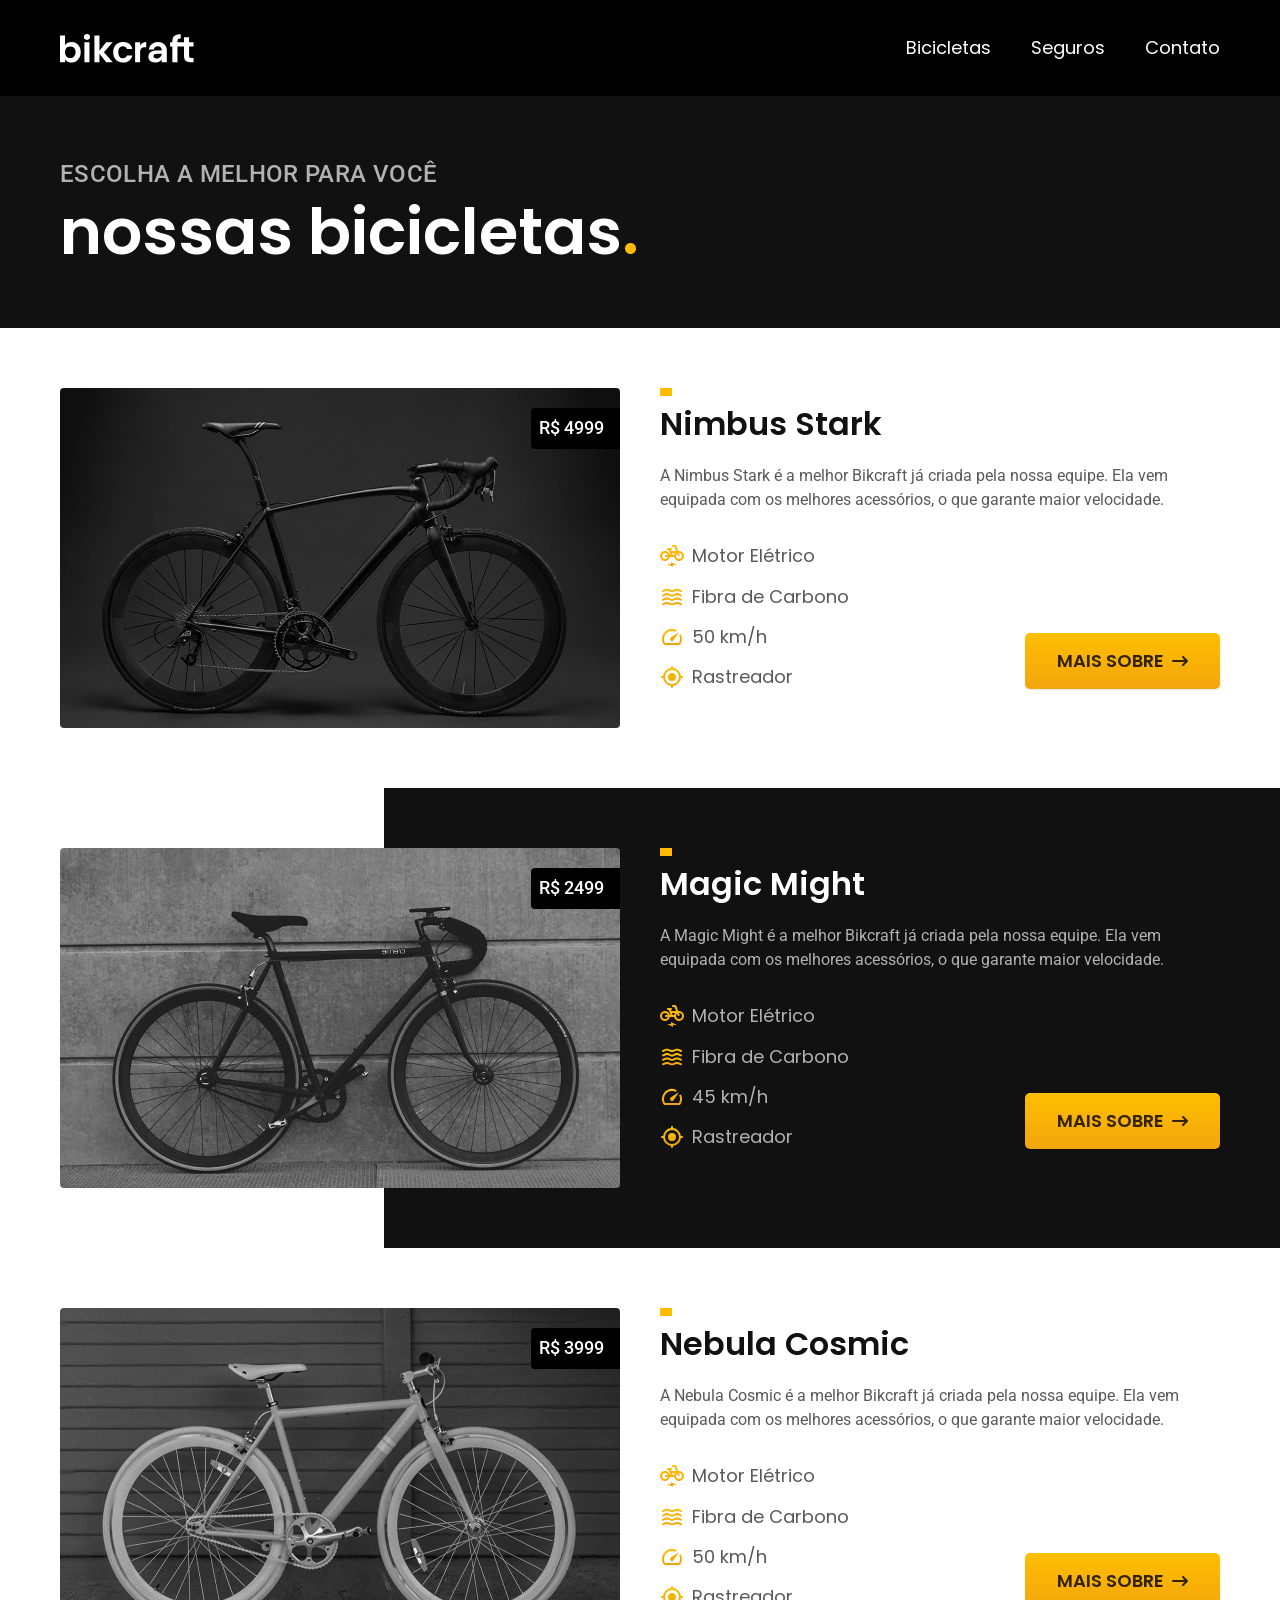
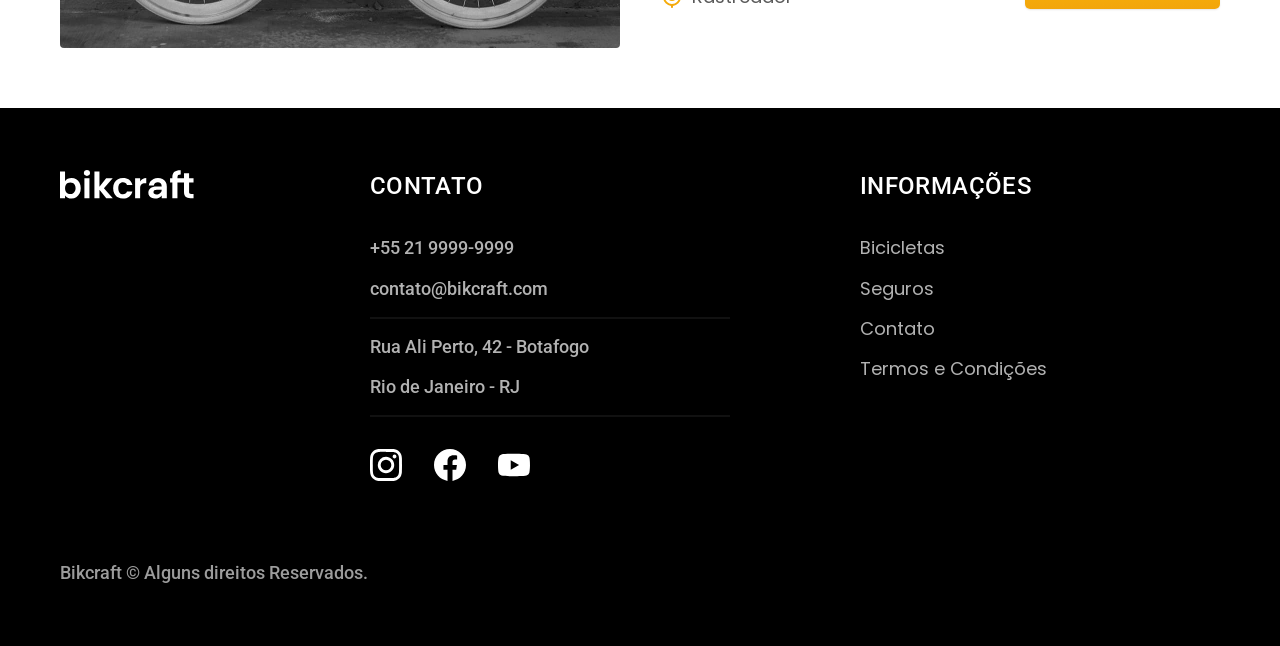
==== bicicletas.html @ 13cbee9d "bicicletas" ====
<!DOCTYPE html>
<html lang="pt-br">

<head>
  <meta charset="UTF-8">
  <meta name="viewport" content="width=device-width, initial-scale=1.0">
  <meta name="description" content="Termos e condições">
  <title>Bicicletas | Bikcraft</title>

  <link rel="stylesheet" href="css/style.css">

  <link rel="preconnect" href="https://fonts.googleapis.com">
  <link rel="preconnect" href="https://fonts.gstatic.com" crossorigin>
  <link href="https://fonts.googleapis.com/css2?family=Merriweather:ital,opsz,wght@1,18..144,900&family=Poppins:wght@400;600&family=Roboto:wght@100..900&display=swap" rel="stylesheet">
</head>

<body id="bicicletas">
  <header class="header-bg">
    <div class="header container">
      <a href="./">
        <img src="scr/bikcraft-logo.svg" alt="Bikcraft">
      </a>

      <nav aria-label="primaria">
        <ul class="header-menu font-1-m">
          <li><a href="bicicletas.html">Bicicletas</a></li>
          <li><a href="seguros.html">Seguros</a></li>
          <li><a href="contato.html">Contato</a></li>
        </ul>
      </nav>
    </div>
  </header>

  <main>
    <div class="titulo-bg">
      <div class="titulo container">
        <p class="font-2-l-b cor-5">Escolha a melhor para você</p>
        <h1 class="font-1-xxl cor-0">nossas bicicletas<span class="ponto">.</span></h1>
      </div>
    </div>

    <div>
      <div class="bicicletas container">
        <div class="bicicletas-imagem">
          <img src="scr/img/bicicletas/nimbus.jpg" alt="Bicicleta preta">
          <span class="font-2-m cor-0">R$ 4999</span>
        </div>
        <div class="bicicletas-conteudo">
          <h2 class="font-1-xl">Nimbus Stark</h2>
          <p class="font-2-s cor-8">A Nimbus Stark é a melhor Bikcraft já criada pela nossa equipe. Ela vem equipada com os melhores acessórios, o que garante maior velocidade.</p>
          <ul class="font-1-m cor-8">
            <li>
              <img src="scr/icones/icones/eletrica.svg" alt="">Motor Elétrico
            </li>
            <li>
              <img src="scr/icones/icones/carbono.svg" alt="">Fibra de Carbono
            </li>
            <li>
              <img src="scr/icones/icones/velocidade.svg" alt="">50 km/h
            </li>
            <li>
              <img src="scr/icones/icones/rastreador.svg" alt="">Rastreador
            </li>
          </ul>
          <a class="btn seta" href="./bicicletas/nimbus.html">Mais Sobre</a>
        </div>
      </div>
    </div>

    <div class="bicicletas-bg">
      <div class="bicicletas container">
        <div class="bicicletas-imagem">
          <img src="scr/img/bicicletas/magic.jpg" alt="Bicicleta preta">
          <span class="font-2-m cor-0">R$ 2499</span>
        </div>
        <div class="bicicletas-conteudo">
          <h2 class="font-1-xl cor-0">Magic Might</h2>
          <p class="font-2-s cor-5">A Magic Might é a melhor Bikcraft já criada pela nossa equipe. Ela vem equipada com os melhores acessórios, o que garante maior velocidade.</p>
          <ul class="font-1-m cor-5">
            <li>
              <img src="scr/icones/icones/eletrica.svg" alt="">Motor Elétrico
            </li>
            <li>
              <img src="scr/icones/icones/carbono.svg" alt="">Fibra de Carbono
            </li>
            <li>
              <img src="scr/icones/icones/velocidade.svg" alt="">45 km/h
            </li>
            <li>
              <img src="scr/icones/icones/rastreador.svg" alt="">Rastreador
            </li>
          </ul>
          <a class="btn seta" href="./bicicletas/magic.html">Mais Sobre</a>
        </div>
      </div>
    </div>

    <div>
      <div class="bicicletas container">
        <div class="bicicletas-imagem">
          <img src="scr/img/bicicletas/nebula.jpg" alt="Bicicleta preta">
          <span class="font-2-m cor-0">R$ 3999</span>
        </div>
        <div class="bicicletas-conteudo">
          <h2 class="font-1-xl">Nebula Cosmic</h2>
          <p class="font-2-s cor-8">A Nebula Cosmic é a melhor Bikcraft já criada pela nossa equipe. Ela vem equipada com os melhores acessórios, o que garante maior velocidade.</p>
          <ul class="font-1-m cor-8">
            <li>
              <img src="scr/icones/icones/eletrica.svg" alt="">Motor Elétrico
            </li>
            <li>
              <img src="scr/icones/icones/carbono.svg" alt="">Fibra de Carbono
            </li>
            <li>
              <img src="scr/icones/icones/velocidade.svg" alt="">50 km/h
            </li>
            <li>
              <img src="scr/icones/icones/rastreador.svg" alt="">Rastreador
            </li>
          </ul>
          <a class="btn seta" href="./bicicletas/nebula.html">Mais Sobre</a>
        </div>
      </div>
    </div>

  </main>

  <footer class="footer-bg">
    <div class="footer container">
      <img src="scr/bikcraft-logo.svg" alt="Bikcraft">
      <div class="footer-contato">
        <h3 class="font-2-l-b cor-0">Contato</h3>
        <ul class="font-2-m cor-5">
          <li><a href="tel:+552199999999"></a>+55 21 9999-9999</li>
          <li><a href="mailto:contato@bikcraft.com"></a>contato@bikcraft.com</li>
          <li>Rua Ali Perto, 42 - Botafogo</li>
          <li>Rio de Janeiro - RJ</li>
        </ul>
        <div class="footer-redes">
          <a href="#"><img src="scr/icones/redes-sociais/instagram.svg" alt="Instagram"></a>
          <a href="#"><img src="scr/icones/redes-sociais/facebook.svg" alt="Facebook"></a>
          <a href="#"><img src="scr/icones/redes-sociais/youtube.svg" alt="Youtube"></a>
        </div>
      </div>
      <div class="footer-informacoes">
        <h3 class="font-2-l-b cor-0">Informações</h3>
        <nav>
          <ul class="font-1-m cor-5">
            <li><a href="bicicletas.html">Bicicletas</a></li>
            <li><a href="seguros.html">Seguros</a></li>
            <li><a href="contato.html">Contato</a></li>
            <li><a href="termos.html">Termos e Condições</a></li>
          </ul>
        </nav>
      </div>
      <p class="footer-copy font-2-m cor-6">Bikcraft © Alguns direitos Reservados.</p>
    </div>
  </footer>
</body>

</html>
---- css/style.css ----
/* GLOBAL */
@import 'global/global.css';
@import 'global/header.css';
@import 'global/footer.css';
@import 'utilidades/cores.css';

/* UTILIDADES */
@import 'utilidades/componentes.css';
@import 'utilidades/tipografia.css';

/* HOME */
@import 'home/introducao.css';
@import 'home/tecnologia.css';
@import 'home/parceiros.css';

/* BICICLETAS */
@import 'bicicletas/bicicletas-lista.css';
@import 'bicicletas/bicicletas.css';

/* SEGUROS */
@import 'seguros/seguros.css';

/* TERMOS */
@import 'termos/termos.css';
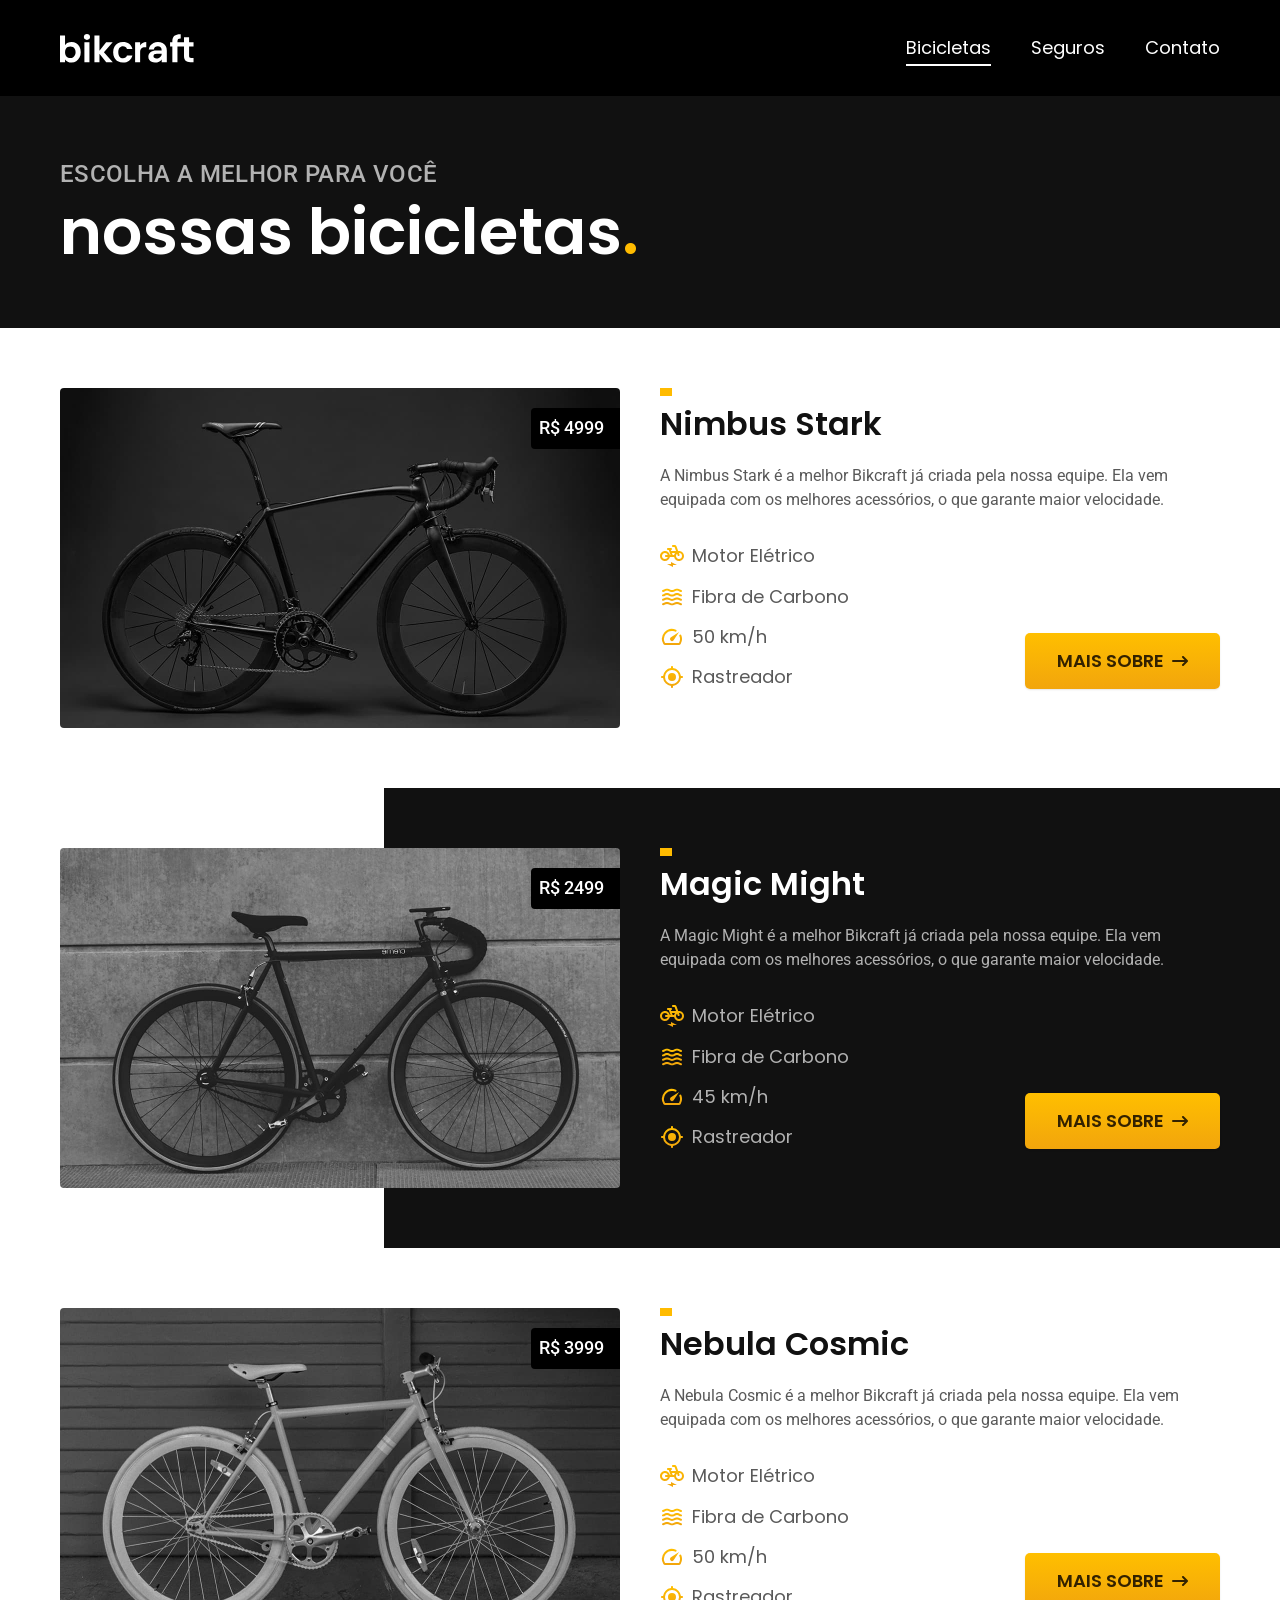
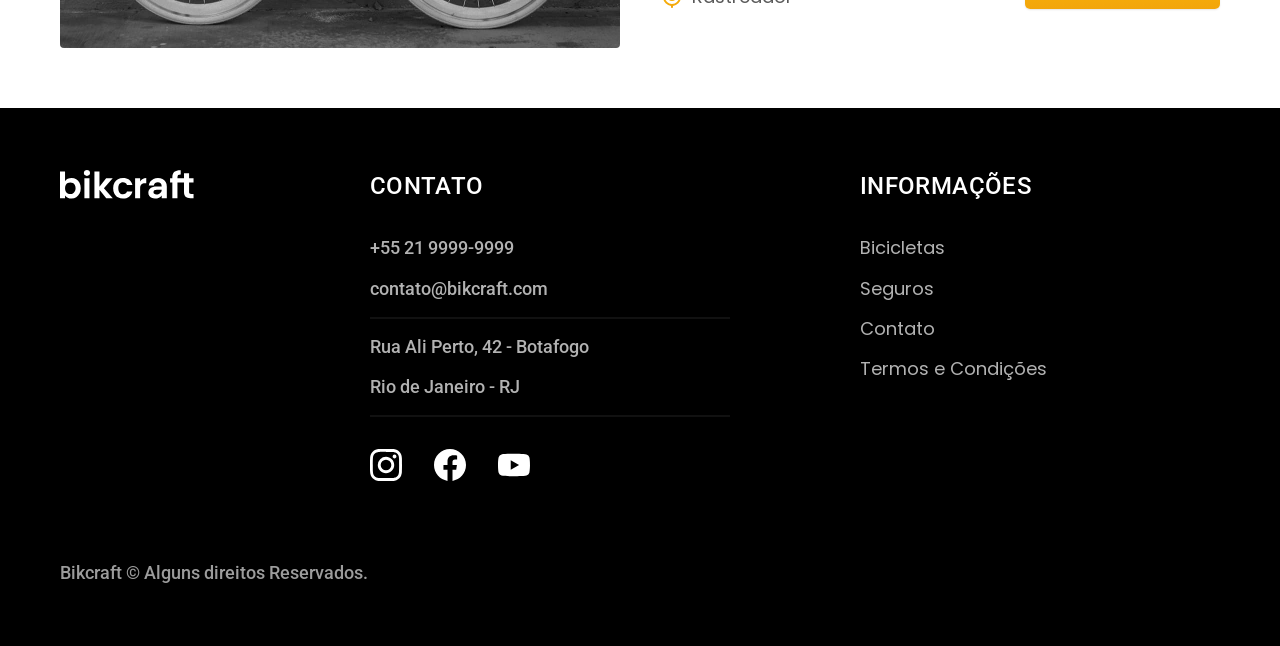
==== commit c03d9d63: "javascript" ====
--- a/bicicletas.html
+++ b/bicicletas.html
@@ -4,14 +4,16 @@
 <head>
   <meta charset="UTF-8">
   <meta name="viewport" content="width=device-width, initial-scale=1.0">
-  <meta name="description" content="Termos e condições">
   <title>Bicicletas | Bikcraft</title>
 
+  <link rel="preload" href="css/style.css" as="style">
   <link rel="stylesheet" href="css/style.css">
 
   <link rel="preconnect" href="https://fonts.googleapis.com">
   <link rel="preconnect" href="https://fonts.gstatic.com" crossorigin>
   <link href="https://fonts.googleapis.com/css2?family=Merriweather:ital,opsz,wght@1,18..144,900&family=Poppins:wght@400;600&family=Roboto:wght@100..900&display=swap" rel="stylesheet">
+  
+  <script>document.documentElement.classList.add('js');</script>
 </head>
 
 <body id="bicicletas">
@@ -131,8 +133,8 @@
       <div class="footer-contato">
         <h3 class="font-2-l-b cor-0">Contato</h3>
         <ul class="font-2-m cor-5">
-          <li><a href="tel:+552199999999"></a>+55 21 9999-9999</li>
-          <li><a href="mailto:contato@bikcraft.com"></a>contato@bikcraft.com</li>
+          <li><a href="tel:+552199999999">+55 21 9999-9999</a></li>
+          <li><a href="mailto:contato@bikcraft.com">contato@bikcraft.com</a></li>
           <li>Rua Ali Perto, 42 - Botafogo</li>
           <li>Rio de Janeiro - RJ</li>
         </ul>
@@ -156,6 +158,7 @@
       <p class="footer-copy font-2-m cor-6">Bikcraft © Alguns direitos Reservados.</p>
     </div>
   </footer>
+  <script src="js/script.js"></script>
 </body>
 
 </html>
--- a/css/style.css
+++ b/css/style.css
@@ -3,10 +3,12 @@
 @import 'global/header.css';
 @import 'global/footer.css';
 @import 'utilidades/cores.css';
+@import 'utilidades/animacao.css';
 
 /* UTILIDADES */
 @import 'utilidades/componentes.css';
 @import 'utilidades/tipografia.css';
+@import 'utilidades/formulario.css';
 
 /* HOME */
 @import 'home/introducao.css';
@@ -17,8 +19,21 @@
 @import 'bicicletas/bicicletas-lista.css';
 @import 'bicicletas/bicicletas.css';
 
+/* BICICLETA */
+@import 'bicicleta/bicicleta.css';
+@import 'bicicleta/seguro.css';
+
 /* SEGUROS */
 @import 'seguros/seguros.css';
+@import 'seguros/vantangens.css';
+@import 'seguros/perguntas.css';
+
+/* CONTATO */
+@import 'contato/contato.css';
+@import 'contato/lojas.css';
+
+/* ORÇAMENTO */
+@import 'orcamento/orcamento.css';
 
 /* TERMOS */
 @import 'termos/termos.css';
--- a/css/style.css
+++ b/css/style.css
@@ -3,10 +3,12 @@
 @import 'global/header.css';
 @import 'global/footer.css';
 @import 'utilidades/cores.css';
+@import 'utilidades/animacao.css';
 
 /* UTILIDADES */
 @import 'utilidades/componentes.css';
 @import 'utilidades/tipografia.css';
+@import 'utilidades/formulario.css';
 
 /* HOME */
 @import 'home/introducao.css';
@@ -17,8 +19,21 @@
 @import 'bicicletas/bicicletas-lista.css';
 @import 'bicicletas/bicicletas.css';
 
+/* BICICLETA */
+@import 'bicicleta/bicicleta.css';
+@import 'bicicleta/seguro.css';
+
 /* SEGUROS */
 @import 'seguros/seguros.css';
+@import 'seguros/vantangens.css';
+@import 'seguros/perguntas.css';
+
+/* CONTATO */
+@import 'contato/contato.css';
+@import 'contato/lojas.css';
+
+/* ORÇAMENTO */
+@import 'orcamento/orcamento.css';
 
 /* TERMOS */
 @import 'termos/termos.css';
